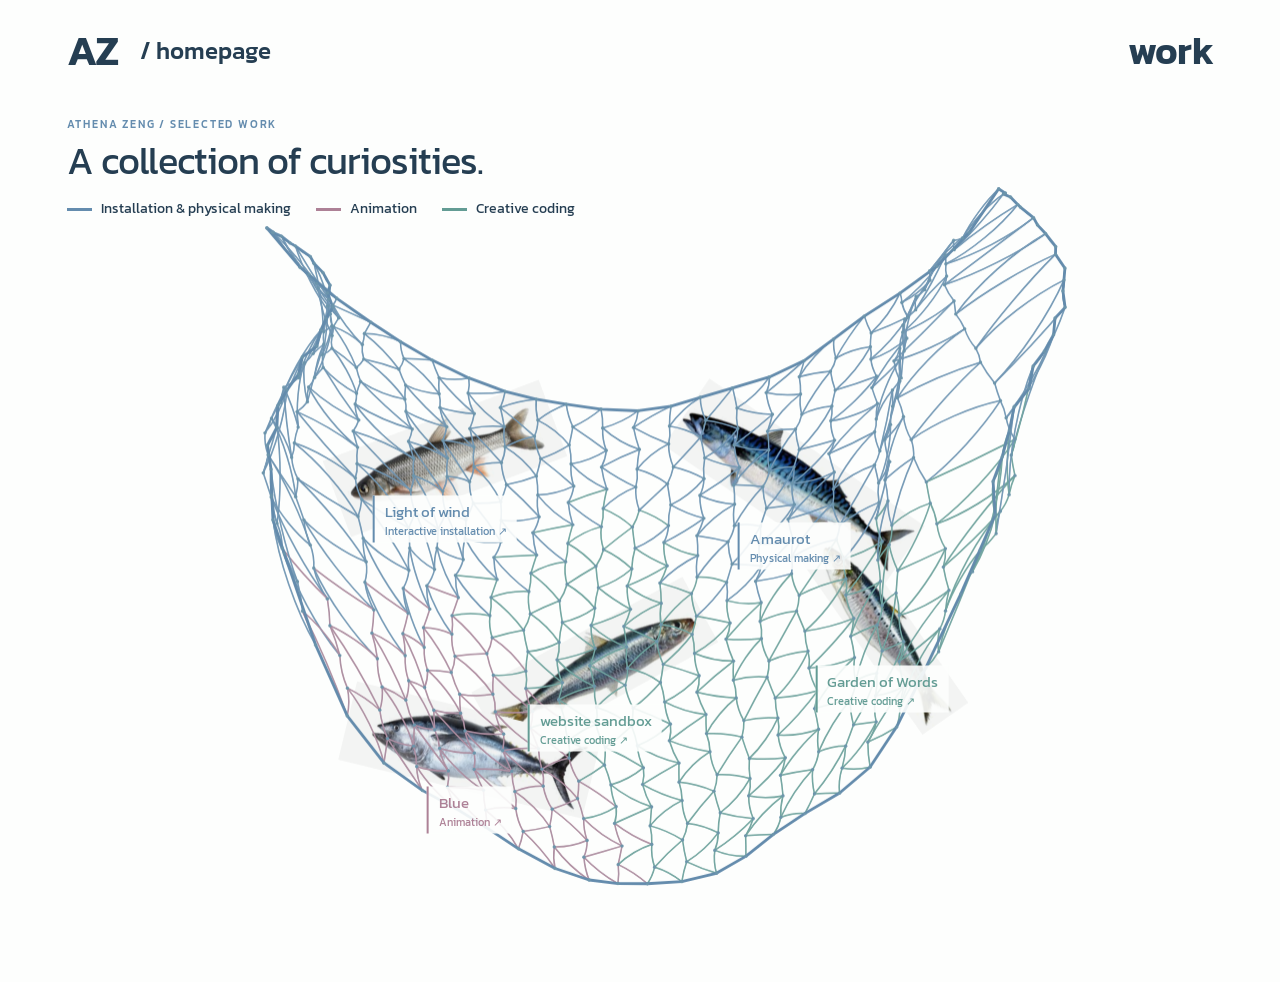
==== work/index.html @ c35355c2 "Add files via upload" ====
<!doctype html>
<html lang="en">
  <head>
    <meta charset="UTF-8" />
    <meta name="viewport" content="width=device-width,initial-scale=1" />
    <meta
      name="description"
      content="Athena Zeng's portfolio — art, games, and interactive worlds."
    />
    <title>Athena Zeng — Portfolio</title>
    <link rel="preconnect" href="https://fonts.googleapis.com" />
    <link rel="preconnect" href="https://fonts.gstatic.com" crossorigin />
    <link
      href="https://fonts.googleapis.com/css2?family=Kanit:wght@300;400;500;600&display=swap"
      rel="stylesheet"
    />
    <link rel="stylesheet" href="/assets/css/styles.css" />
    <link rel="stylesheet" href="/assets/css/custom.css" />
  </head>
  <body data-view="work">
    <header>
      <a class="home" href="/" aria-label="Homepage">AZ<span> / homepage</span></a
      ><a class="menu" href="/work/" aria-label="Work">work</a>
    </header>
    <main class="collection">
      <div class="collection-heading">
        <div>
          <span class="eyebrow">ATHENA ZENG / SELECTED WORK</span>
          <h1>A collection of curiosities.</h1>
        </div>
      </div>
      <div class="domain-key" aria-label="Project disciplines">
        <span style="--domain: #648cae">Installation & physical making</span
        ><span style="--domain: #ad8196">Animation</span
        ><span style="--domain: #639c94">Creative coding</span>
      </div>
      <div class="collection-net">
        <canvas
          id="net"
          aria-label="Interactive fishing net with five projects. Use the labeled fish links to choose a project."
        ></canvas>
        <div id="fish-links"></div>
      </div>
    </main>
    <script src="/data/projects.js"></script>
    <script src="/assets/js/fishing-net.js"></script>
    <script src="/assets/js/portfolio.js"></script>
  </body>
</html>
---- assets/css/styles.css ----
/* 页面样式。保留响应式条件及级联顺序。常用调整建议写入 custom.css。 */
/* 页面样式。保留响应式条件及级联顺序。常用调整建议写入 custom.css。 */
:root {
  --blue: #648cae;
  --line: #88a8c2;
  --ink: #253e52;
  --muted: #647887;
}
* {
  box-sizing: border-box;
}
html {
  scroll-behavior: smooth;
  scroll-padding-top: 35px;
}
body {
  margin: 0;
  background: #fdfefd;
  color: var(--ink);
  font-family: "Kanit", Arial, sans-serif;
}
a {
  color: inherit;
  text-decoration: none;
}
button {
  font: inherit;
}
a:focus-visible,
button:focus-visible {
  outline: 3px solid #284f76;
  outline-offset: 5px;
}
header {
  display: flex;
  justify-content: space-between;
}
.home,
.menu {
  display: flex;
  align-items: center;
}
.menu > span:first-child {
  font-size: 14px;
  color: var(--muted);
}
.menu > span:last-child > span {
  margin-left: 42px;
}
.composition {
  position: relative;
  margin: 74px 3.4vw 0;
}
.panel {
  border: 1px solid var(--line);
  border-radius: 22px;
  background: #fdfefd;
}
.intro {
  position: relative;
  width: 59%;
  padding: 34px 38px 38px;
  min-height: 340px;
}
.eyebrow,
.edition {
  font-size: 11px;
  letter-spacing: 1.8px;
  font-weight: 500;
}
.eyebrow {
  color: var(--blue);
}
h1 {
  font-size: clamp(45px, 5.1vw, 76px);
  line-height: 1.1;
  margin: 32px 0 21px;
}
h1 em {
  font-style: normal;
  color: var(--blue);
}
.intro p {
  font-size: 17px;
  line-height: 1.6;
  margin: 0;
}
.quick {
  margin-top: 35px;
  width: 33%;
  padding: 29px 30px;
}
.quick > p {
  font-family: "Kanit", Arial, sans-serif;
  font-size: 25px;
  line-height: 1.35;
  margin: 23px 0 27px;
}
.quick dl {
  font-size: 13px;
  margin-bottom: 24px;
}
.quick dl > div {
  display: flex;
  justify-content: space-between;
  gap: 10px;
  padding: 9px 0;
  border-bottom: 1px solid #e5ecf1;
}
dt {
  color: var(--muted);
}
dd {
  margin: 0;
  text-align: right;
}
.quick a {
  font-size: 14px;
  display: flex;
  justify-content: space-between;
}
.net-panel {
  position: absolute;
  right: 0;
  top: 65px;
  width: 55.5%;
  height: 620px;
}
.net-top,
.net-bottom {
  position: absolute;
  left: 26px;
  right: 26px;
  display: flex;
  justify-content: space-between;
  align-items: center;
  z-index: 1;
  pointer-events: none;
}
.edition {
  font-size: 10px;
  color: var(--muted);
  letter-spacing: 1px;
}
.net-bottom {
  font-size: 12px;
  color: var(--muted);
}
.asterisk {
  color: var(--blue);
  font-size: 24px;
  vertical-align: middle;
  margin-right: 7px;
}
button {
  pointer-events: auto;
  border: 0;
  border-bottom: 1px solid var(--line);
  background: transparent;
  color: var(--ink);
  padding: 8px 0;
  cursor: pointer;
  font-size: 12px;
}
canvas {
  width: 100%;
  height: 100%;
  display: block;
  touch-action: none;
  cursor: grab;
}
canvas:active {
  cursor: grabbing;
}
.side-note {
  position: absolute;
  right: 1px;
  color: var(--muted);
  font-size: 10px;
  letter-spacing: 2px;
}
.work {
  margin: 0 3.4vw 100px;
}
.section-title {
  display: flex;
  align-items: baseline;
  justify-content: space-between;
  border-bottom: 1px solid var(--line);
  padding-bottom: 25px;
}
.section-title h2 {
  font-family: "Kanit", Arial, sans-serif;
  font-weight: 400;
  font-size: 36px;
  margin: 0;
}
.section-title > span {
  color: var(--muted);
  font-size: 14px;
}
.work-list article {
  display: flex;
  gap: 30px;
  align-items: center;
  padding: 30px 0;
  border-bottom: 1px solid #dce5ec;
}
.work-list article > span:first-child {
  color: var(--blue);
  font-size: 12px;
}
h3 {
  font-weight: 400;
  font-size: 24px;
  margin: 0 0 8px;
}
.work-list p {
  margin: 0;
  font-size: 14px;
  color: var(--muted);
}
.tag {
  margin-left: auto;
  font-size: 10px;
  letter-spacing: 1px;
  border: 1px solid #cfdee9;
  border-radius: 30px;
  padding: 9px 13px;
}
.work-note {
  font-size: 13px;
  color: var(--muted);
  margin-top: 23px;
}
footer {
  border-top: 1px solid var(--line);
  margin: 0 3.4vw;
  padding: 25px 0 32px;
  display: flex;
  justify-content: space-between;
  font-size: 12px;
  color: var(--muted);
}
@media (min-width: 1500px) {
  header,
  main,
  footer {
    max-width: 1450px;
    margin-left: auto;
    margin-right: auto;
  }
}
@media (max-width: 1000px) {
  .edition {
    display: none;
  }
  .quick {
    width: 39%;
    padding: 24px;
  }
  .intro {
    width: 65%;
  }
  .net-panel {
    width: 55%;
    height: 570px;
    top: 100px;
  }
  .net-bottom {
    left: 18px;
    right: 18px;
    flex-wrap: wrap;
    gap: 7px;
  }
  h1 {
    font-size: 53px;
  }
}
@media (max-width: 650px) {
  .home,
  .menu {
    padding: 0 15px;
  }
  .menu {
    width: 43%;
  }
  .menu > span:last-child > span {
    margin-left: 10px;
  }
  .composition {
    margin: 42px 20px 65px;
    display: flex;
    flex-direction: column;
  }
  .intro {
    width: 100%;
    min-height: 0;
    padding: 27px;
  }
  .intro h1 {
    font-size: 52px;
    letter-spacing: -2px;
    margin-top: 24px;
  }
  .intro p {
    font-size: 16px;
  }
  .net-panel {
    position: relative;
    width: 100%;
    height: 470px;
    top: auto;
    order: 2;
  }
  .quick {
    width: 100%;
    margin: 0;
    order: 3;
  }
  .quick > p {
    margin: 18px 0;
  }
  .side-note {
    display: none;
  }
  .work {
    margin: 0 20px 60px;
  }
  .section-title {
    display: block;
  }
  .section-title h2 {
    font-size: 29px;
    margin-bottom: 12px;
  }
  .work-list article {
    gap: 16px;
    flex-wrap: wrap;
  }
  .tag {
    margin-left: 30px;
  }
  .work-list h3 {
    font-size: 22px;
  }
  footer {
    margin: 0 20px;
    gap: 20px;
    flex-wrap: wrap;
  }
  footer > span:nth-child(2) {
    display: none;
  }
}
@media (prefers-reduced-motion: reduce) {
  html {
    scroll-behavior: auto;
  }
}
/* The supplied fish photograph and the mesh share one continuous surface. */
.net-top,
.net-bottom {
  background: rgba(245, 245, 245, 0.94);
  border-radius: 8px;
  padding: 5px 0;
}

/* Open suspended net: the canvas extends beyond its former frame. */
.net-panel {
  border: 0;
  background: transparent;
  overflow: visible;
  isolation: isolate;
  pointer-events: none;
}
#net {
  position: absolute;
  left: -15%;
  top: -11%;
  width: 115%;
  height: 124%;
  max-width: none;
  pointer-events: auto;
  mix-blend-mode: multiply;
}
.net-top {
  top: -25px;
  background: transparent;
}
.net-bottom {
  bottom: -50px;
  background: transparent;
}
.side-note {
  top: 770px;
}
.composition {
  min-height: 875px;
}
h1 {
  font-weight: 400;
  letter-spacing: -2px;
}
.quick > p,
.section-title h2 {
  font-weight: 300;
}
@media (max-width: 1000px) {
  .composition {
    min-height: 830px;
  }
  .side-note {
    top: 760px;
  }
}
@media (max-width: 650px) {
  .composition {
    min-height: 0;
    gap: 34px;
  }
  .net-panel {
    margin: 38px 0 70px;
  }
  #net {
    left: -5%;
    width: 110%;
    top: -10%;
    height: 120%;
  }
  .net-bottom {
    bottom: -40px;
  }
  .net-top {
    top: -30px;
  }
}
.net-enter {
  position: absolute;
  right: 20px;
  bottom: -82px;
  pointer-events: auto;
  color: var(--blue);
  border-bottom: 1px solid var(--line);
  padding: 8px 0;
  font-size: 16px;
  z-index: 3;
}
.collection-heading {
  display: flex;
  justify-content: space-between;
  align-items: end;
}
.collection-heading h1 {
  font-size: 38px;
  letter-spacing: -1px;
  margin: 12px 0;
}
.collection-heading p {
  color: var(--muted);
  font-size: 16px;
}
.domain-key {
  display: flex;
  gap: 25px;
  margin: 15px 0;
  font-size: 14px;
}
.domain-key > span:before {
  content: "";
  display: inline-block;
  width: 25px;
  height: 3px;
  background: var(--domain);
  vertical-align: middle;
  margin-right: 9px;
}
.collection-net {
  position: relative;
  width: min(1080px, 100%);
  height: min(73vw, 760px);
  min-height: 490px;
  margin: -55px auto 0;
}
.collection-net #net {
  left: 0;
  top: 0;
  width: 100%;
  height: 100%;
  position: absolute;
}
.collection-foot {
  display: flex;
  justify-content: space-between;
  align-items: center;
  font-size: 12px;
  color: var(--muted);
  padding: 10px 0 25px;
}
.fish-project-link {
  position: absolute;
  transform: translate(-50%, -50%);
  height: 65px;
  z-index: 3;
  color: var(--domain);
  text-align: center;
  pointer-events: none;
}
.fish-hit {
  display: block;
  height: 100%;
  width: 100%;
  transform: rotate(var(--fish-angle));
  pointer-events: auto;
  cursor: pointer;
  border-radius: 50%;
}
.fish-label {
  display: block;
  width: max-content;
  max-width: 220px;
  margin: 5px auto;
  background: rgba(253, 254, 253, 0.9);
  padding: 4px 10px;
  border-left: 2px solid var(--domain);
  font-size: 15px;
  pointer-events: auto;
  text-align: left;
}
.fish-label small {
  display: block;
  font-size: 11px;
}
.fish-project-link:hover .fish-label,
.fish-project-link:focus-visible .fish-label {
  background: var(--domain);
  color: white;
}
.fish-project-link:focus-visible {
  outline: 2px solid var(--domain);
}
body[data-view="detail"] {
  overflow: hidden;
}
.project-screen {
  display: grid;
  grid-template-columns: 39% 61%;
  position: relative;
  overflow: hidden;
}
.catch-rail {
  position: relative;
  padding: 14px 25px 30px 4vw;
  overflow-y: auto;
}
.back-collection {
  font-size: 14px;
  position: relative;
  z-index: 3;
}
.rail-caption {
  display: block;
  font-size: 10px;
  letter-spacing: 1.5px;
  color: var(--muted);
  margin-top: 20px;
}
#catch-list {
  flex-direction: column;
  justify-content: center;
  gap: 2px;
}
.catch-item {
  position: relative;
  display: flex;
  align-items: center;
  min-height: 65px;
  flex: 1;
  max-height: 140px;
  transition:
    opacity 0.35s,
    transform 0.35s;
}
.catch-item.selected {
  flex: 1.6;
}
.catch-item:hover {
  opacity: 0.85;
}
.fish-crop {
  display: block;
  width: 80%;
  aspect-ratio: 355 / var(--source-height);
  position: relative;
  overflow: hidden;
  mix-blend-mode: multiply;
}
.fish-crop img {
  position: absolute;
  width: calc(100% * 369 / 355);
  max-width: none;
  height: auto;
  left: calc(-100% * 7 / 355);
  top: calc(-100% * var(--source-y) / var(--source-height));
  filter: url(#fish-silhouette);
}
.selected .fish-crop img {
  filter: none;
}
.catch-name {
  position: absolute;
  left: 12px;
  bottom: 0;
  font-size: 13px;
  letter-spacing: 1px;
  background: rgba(253, 254, 253, 0.85);
  padding: 2px 8px;
}
.catch-name small {
  display: none;
  font-size: 11px;
  letter-spacing: 0;
}
.selected .catch-name {
  color: var(--project-color);
  bottom: -7px;
}
.selected .catch-name small {
  display: block;
}
.project-orbit {
  position: relative;
  overflow: hidden;
  touch-action: none;
  outline-offset: -5px;
}
.orbit-line {
  position: absolute;
  top: -30%;
  height: 165%;
  border: 2px solid var(--project-color);
  border-radius: 50%;
  pointer-events: none;
}
.project-top {
  position: absolute;
  left: 9%;
  right: 5%;
  top: 15px;
  display: flex;
  justify-content: space-between;
  color: var(--project-color);
  font-size: 12px;
  letter-spacing: 1.5px;
  z-index: 4;
}
.orbit-card {
  position: absolute;
  top: 50%;
  overflow-y: auto;
  transform: translate(calc(var(--curve) * 65px), calc(-50% + var(--offset) * 520px))
    rotate(calc(var(--offset) * 13deg));
  transform-origin: -250px center;
  opacity: 0.18;
  transition:
    transform 0.55s cubic-bezier(0.2, 0.75, 0.2, 1),
    opacity 0.45s;
  pointer-events: none;
}
.orbit-card.active {
  opacity: 1;
  pointer-events: auto;
  z-index: 2;
}
.orbit-card h1 {
  font-size: clamp(28px, 3.5vw, 52px);
  color: var(--project-color);
  letter-spacing: -1px;
}
.orbit-card p {
  font-weight: 300;
  max-width: 44ch;
}
.project-image-slot {
  height: clamp(120px, 24vh, 260px);
  border: 1px dashed var(--line);
  background: #edf2f5;
  display: flex;
  flex-direction: column;
  align-items: center;
  justify-content: center;
  gap: 7px;
  color: var(--muted);
}
.project-image-slot > span {
  font-size: 22px;
  font-weight: 300;
}
.project-image-slot > small {
  font-size: 13px;
}
.project-facts {
  margin: 25px 0;
}
.project-facts > div {
  display: flex;
  justify-content: space-between;
  padding: 15px 0;
  border-bottom: 1px solid #dce5ec;
}
.orbit-controls {
  position: absolute;
  bottom: 16px;
  right: 10%;
  display: flex;
  align-items: center;
  gap: 18px;
  z-index: 5;
  background: #fdfefd;
  padding: 5px;
}
.orbit-controls button {
  font-size: 22px;
  padding: 4px 12px;
}
.orbit-controls button:disabled {
  opacity: 0.25;
  cursor: default;
}
.orbit-controls > span:last-child {
  margin-left: auto;
  color: var(--muted);
  font-size: 12px;
}
#section-count {
  font-size: 14px;
  color: var(--project-color);
}
@media (max-width: 650px) {
  .collection-heading {
    display: block;
  }
  .collection-heading h1 {
    font-size: 29px;
  }
  .domain-key {
    flex-wrap: wrap;
    font-size: 12px;
  }
  .collection-net {
    margin: -20px auto 0;
    min-height: 490px;
    width: 100%;
  }
  .fish-label {
    font-size: 12px;
    max-width: 130px;
  }
  .collection-foot > span:last-child {
    display: none;
  }
  .project-screen {
    grid-template-columns: 29% 71%;
  }
  .catch-rail {
    padding: 10px 6px;
  }
  .back-collection {
    font-size: 11px;
  }
  .rail-caption {
    display: none;
  }
  #catch-list {
    min-height: 420px;
  }
  .fish-crop {
    width: 100%;
    transform: rotate(-55deg) scale(1.25);
    overflow: hidden;
  }
  .catch-name {
    left: 0;
    font-size: 10px;
    bottom: 9px;
    padding: 2px;
  }
  .catch-name small {
    display: none !important;
  }
  .selected .catch-name {
    bottom: 0;
  }
  .project-top {
    font-size: 9px;
    letter-spacing: 0.6px;
    left: 7%;
    right: 5%;
  }
  .orbit-card {
    transform: translate(calc(var(--curve) * 35px), calc(-50% + var(--offset) * 500px))
      rotate(calc(var(--offset) * 12deg));
  }
  .orbit-controls {
    right: 3%;
    gap: 7px;
  }
  .orbit-controls > span:last-child {
    font-size: 10px;
  }
  .project-image-slot > small {
    font-size: 11px;
    text-align: center;
  }
  .project-facts {
    font-size: 13px;
  }
  .net-enter {
    bottom: -75px;
  }
}
@media (prefers-reduced-motion: reduce) {
  .orbit-card,
  .catch-item {
    transition: none;
  }
}
/* A curved school of fish, all facing the information on the right. */
.catch-rail {
  border-right: 0;
  padding-right: 0;
}
#catch-list {
  position: absolute;
  inset: 55px 0 45px;
  height: auto;
  min-height: 0;
  display: block;
}
.catch-item,
.catch-item.selected {
  position: absolute;
  left: calc(4% - var(--catch-curve) * 3%);
  top: calc(50% + var(--catch-offset) * 19%);
  width: 94%;
  height: 100px;
  min-height: 0;
  max-height: none;
  display: flex;
  transform: translateY(-50%) scale(0.7);
  transform-origin: right center;
  opacity: 0.34;
}
.catch-item.selected {
  z-index: 2;
}
.catch-item .fish-crop {
  width: 93%;
  transform: scaleX(var(--fish-facing));
  flex-shrink: 0;
}
.catch-item.selected .catch-name {
  bottom: -24px;
  font-size: 16px;
  left: 13%;
}
.catch-item.selected .catch-name small {
  font-size: 12px;
}
.catch-item:focus-visible {
  opacity: 1;
  outline: 2px solid var(--project-color);
  outline-offset: 8px;
}
.rail-caption {
  position: absolute;
  bottom: 14px;
  left: 4vw;
}
/* The card is a curved, tapered quadrilateral rather than a rounded rectangle. */
.orbit-card {
  left: 3%;
  width: 94%;
  max-height: none;
  background: transparent;
  border: 0;
  border-radius: 0;
  padding: 0;
  overflow: visible;
}
.card-shape {
  position: absolute;
  inset: 0;
  width: 100%;
  height: 100%;
  overflow: visible;
  pointer-events: none;
}
.card-shape path {
  vector-effect: non-scaling-stroke;
}
.card-content {
  position: absolute;
  overflow-y: auto;
  overscroll-behavior: contain;
  padding: 4px 8px 8px 0;
}
.orbit-card h1 {
  margin: 8px 0 16px;
}
.orbit-card p {
  font-size: 16px;
  line-height: 1.55;
  margin: 14px 0 0;
}
.orbit-card .project-image-slot {
  height: clamp(105px, 20vh, 190px);
}
.orbit-controls {
  left: 20%;
}
.orbit-line {
  left: -44%;
  width: 112%;
}
@media (max-width: 650px) {
  #catch-list {
    inset: 45px 0 40px;
  }
  .catch-item,
  .catch-item.selected {
    height: 70px;
    left: calc(1% - var(--catch-curve) * 2%);
    width: 98%;
  }
  .catch-item .fish-crop {
    transform: scaleX(var(--fish-facing));
    width: 100%;
  }
  .catch-item.selected .catch-name {
    left: 3%;
    bottom: -12px;
    font-size: 11px;
  }
  .orbit-card {
    left: 0;
    width: 99%;
    padding: 0;
  }
  .card-content {
    padding-right: 3px;
  }
  .orbit-card h1 {
    font-size: 26px;
  }
  .orbit-card p {
    font-size: 14px;
  }
  .orbit-card .project-image-slot {
    height: 140px;
  }
  .project-image-slot > span {
    font-size: 18px;
  }
  .orbit-controls {
    left: 10%;
  }
}
@media (max-height: 600px) {
  .card-content {
    top: 15%;
    bottom: 13%;
  }
  .catch-item,
  .catch-item.selected {
    height: 65px;
  }
  .catch-item.selected .catch-name {
    bottom: -12px;
  }
  .orbit-card .project-image-slot {
    height: 105px;
  }
}
/* Keep the photograph's color, with the light source background masked out. */
.catch-item.selected .fish-crop img {
  filter: url(#fish-cutout);
}
.catch-item.selected .fish-crop {
  mix-blend-mode: normal;
}
.catch-name {
  display: none !important;
}
.card-shape path {
  stroke-linejoin: round;
  stroke-linecap: round;
}
@media (max-width: 650px) {
}
/* Recess the inactive catches; project the selected catch toward the content. */
.catch-item {
  left: calc(-12% - var(--catch-curve) * 2%);
  transform: translateY(-50%) scale(0.62);
  transform-origin: left center;
  opacity: 0.4;
}
.catch-item.selected {
  left: 10%;
  width: 100%;
  transform: translateY(-50%) scale(1.24);
  transform-origin: right center;
  opacity: 1;
}
.catch-item .catch-name {
  display: block !important;
  left: 10%;
  bottom: -13px;
  background: transparent;
  color: var(--blue);
  font-size: 14px;
}
.catch-item .catch-name small {
  display: none !important;
}
.catch-rail {
  overflow: visible;
  z-index: 3;
  pointer-events: none;
}
.catch-rail a {
  pointer-events: auto;
}
.catch-item.selected .fish-crop {
  overflow: hidden;
}
.project-orbit {
  isolation: isolate;
}
.project-orbit::before {
  content: "";
  position: absolute;
  inset: 12% 4% 13% 0;
  background:
    radial-gradient(ellipse at 70% 22%, rgba(134, 223, 210, 0.25), transparent 57%),
    radial-gradient(ellipse at 30% 76%, rgba(142, 203, 222, 0.2), transparent 54%);
  pointer-events: none;
  z-index: -1;
}
.card-frost {
  position: absolute;
  inset: 0;
  clip-path: polygon(
    14.5% 11.7%,
    28% 8.3%,
    48% 5.8%,
    70% 4.8%,
    91% 5.1%,
    94.2% 9.1%,
    96% 25%,
    97% 50%,
    96% 75%,
    94.2% 90.9%,
    91% 94.9%,
    70% 95.2%,
    48% 94.2%,
    28% 91.7%,
    14.5% 88.3%,
    12.5% 83.6%,
    14% 67%,
    14.4% 50%,
    14% 33%,
    12.5% 16.4%
  );
  backdrop-filter: blur(18px) saturate(135%);
  -webkit-backdrop-filter: blur(18px) saturate(135%);
  background: linear-gradient(130deg, rgba(228, 255, 250, 0.18), rgba(138, 210, 214, 0.12));
  pointer-events: none;
}
.card-shape path {
  stroke-width: 1.25;
}
.card-content .project-image-slot {
  border-color: rgba(97, 168, 172, 0.45);
}
.orbit-card .eyebrow {
  color: #5a9695;
}
@media (max-width: 650px) {
  .catch-item {
    left: calc(-8% - var(--catch-curve) * 2%);
    transform: translateY(-50%) scale(0.67);
  }
  .catch-item.selected {
    left: 6%;
    width: 100%;
    transform: translateY(-50%) scale(1.16);
  }
  .catch-item .catch-name {
    font-size: 11px;
    left: 6%;
    bottom: -5px;
  }
  .catch-item.selected .catch-name {
    display: none !important;
  }
}
/* Labels follow the mouth, rather than the lower edge of the fish. */
.catch-item:not(.selected) .catch-name {
  left: 96%;
  top: 50%;
  bottom: auto;
  transform: translateY(-50%);
  width: max-content;
  white-space: nowrap;
  font-size: 17px;
  line-height: 1.2;
  padding: 0 0 0 8px;
  letter-spacing: 0.4px;
  background: transparent;
}
.catch-item.selected .catch-name {
  display: none !important;
}
/* Tint only the exact SVG outline. No surrounding glow or rectangular wash. */
.project-orbit::before {
  display: none;
}
.card-frost {
  display: none;
}
.card-shape {
  filter: none;
}
.card-shape path {
  fill: rgba(164, 224, 214, 0.2);
  stroke: rgba(100, 168, 171, 0.7);
}
.card-content .project-image-slot {
  background: rgba(226, 248, 244, 0.2);
}
@media (max-width: 650px) {
  .catch-item:not(.selected) .catch-name {
    left: 94%;
    font-size: 13px;
    padding-left: 3px;
    letter-spacing: 0;
  }
}
/* A consistent image stage preserves both portrait and landscape compositions. */
.project-photo {
  margin: 0;
  width: 100%;
}
.project-photo img {
  display: block;
  width: 100%;
  height: clamp(140px, 25vh, 240px);
  object-fit: contain;
  object-position: center;
  background: rgba(236, 250, 247, 0.16);
  border-radius: 5px;
}
.project-photo figcaption {
  font-size: 12px;
  line-height: 1.4;
  color: var(--muted);
  margin-top: 8px;
}
.card-content:has(.project-photo) > p:empty {
  display: none;
}
@media (max-width: 650px) {
  .project-photo img {
    height: clamp(145px, 25vh, 215px);
  }
  .project-photo figcaption {
    font-size: 11px;
  }
}
/* One shared alignment for navigation and the collection introduction. */
header {
  width: auto;
  max-width: none;
  margin: 28px 5.2vw;
}
.home,
.menu {
  border: 0;
  border-radius: 0;
  background: none;
  padding: 0;
  min-height: 64px;
  font-weight: 600;
}
.home {
  font-size: 42px;
  letter-spacing: -1.5px;
}
.home span {
  font-size: 24px;
  font-weight: 500;
  letter-spacing: 0;
  margin-left: 22px;
}
.menu {
  width: auto;
  gap: 28px;
  font-size: 38px;
  justify-content: flex-end;
  letter-spacing: -0.5px;
}
.menu > span,
.menu > span:first-child {
  font-size: 38px;
  font-weight: 600;
  color: inherit;
}
.home:hover,
.menu:hover {
  color: var(--blue);
}
.collection {
  margin: 45px 5.2vw 0;
  padding-bottom: 35px;
}
.collection-heading h1 {
  margin-left: 0;
}
.domain-key {
  margin-left: 0;
}
@media (max-width: 650px) {
  header {
    margin: 20px;
  }
  .home,
  .menu {
    min-height: 48px;
  }
  .home {
    font-size: 31px;
  }
  .home span {
    font-size: 16px;
    margin-left: 10px;
  }
  .menu {
    font-size: 28px;
    gap: 12px;
  }
  .menu > span,
  .menu > span:first-child {
    font-size: 28px;
  }
  .collection {
    margin: 35px 20px 0;
  }
}
/* Image-led project cards with an unobtrusive continuous orbit. */
.orbit-line {
  opacity: 0.15;
  border-width: 1px;
}
.project-screen {
  height: calc(100dvh - 115px);
}
.orbit-card {
  height: calc(100dvh - 180px);
  min-height: 300px;
}
.card-content {
  left: 18%;
  right: 8%;
  top: 12%;
  bottom: 12%;
  scrollbar-width: none;
}
.card-content::-webkit-scrollbar {
  display: none;
}
.image-card .card-content {
  display: flex;
  flex-direction: column;
  gap: 8px;
  overflow: hidden;
}
.image-card .card-content > .eyebrow {
  font-size: 11px;
  flex: none;
}
.image-card h1 {
  font-size: clamp(23px, 2.3vw, 34px);
  margin: 0;
  line-height: 1.2;
  flex: none;
}
.image-card .project-photo {
  flex: 1;
  min-height: 0;
  display: flex;
  flex-direction: column;
  margin: 0;
}
.image-card .project-photo img {
  width: 100%;
  height: 100%;
  min-height: 0;
  flex: 1;
  object-fit: contain;
  background: transparent;
}
.image-card .project-photo figcaption {
  font-size: 11px;
  margin-top: 5px;
  flex: none;
}
.image-card .card-content > p {
  font-size: 14px;
  line-height: 1.4;
  margin: 0;
  flex: none;
}
#project-number {
  letter-spacing: 0.3px;
  font-size: 14px;
}
@media (max-width: 650px) {
  .project-screen {
    height: calc(100dvh - 90px);
  }
  .orbit-card {
    height: calc(100dvh - 145px);
    min-height: 280px;
  }
  .card-content {
    left: 18%;
    right: 8%;
    top: 13%;
    bottom: 13%;
  }
  .image-card h1 {
    font-size: 23px;
  }
  #project-number {
    font-size: 11px;
  }
  .image-card .card-content > p {
    font-size: 12px;
  }
}
@media (max-height: 600px) {
  .orbit-card {
    height: calc(100dvh - 130px);
    min-height: 210px;
  }
  .image-card h1 {
    font-size: 21px;
  }
  .image-card .card-content > p {
    display: none;
  }
}
/* Script greeting with staggered top and bottom mechanical flaps. */
.intro .flap-heading {
  font-family: "Story Script", cursive;
  font-weight: 400;
  font-size: clamp(52px, 5.5vw, 82px);
  letter-spacing: 0;
  line-height: 1.25;
  margin-top: 20px;
}
.flap-line {
  white-space: nowrap;
}
.flap-word {
  display: inline-block;
  position: relative;
  perspective: 700px;
  vertical-align: baseline;
  white-space: pre;
}
.flap-space {
  visibility: hidden;
}
.flap-half {
  position: absolute;
  inset: 0;
  backface-visibility: hidden;
  transform-origin: center 50%;
  white-space: pre;
}
.flap-top {
  clip-path: inset(0 -15% 50% -15%);
}
.flap-bottom {
  clip-path: inset(50% -15% 0 -15%);
}
.flapping .flap-top {
  animation: flapUpper 0.58s cubic-bezier(0.2, 0.65, 0.3, 1) both;
  animation-delay: var(--delay);
}
.flapping .flap-bottom {
  animation: flapLower 0.68s cubic-bezier(0.2, 0.65, 0.3, 1) both;
  animation-delay: calc(var(--delay) + 110ms);
}
@keyframes flapUpper {
  0% {
    transform: rotateX(90deg);
    opacity: 0;
  }
  30% {
    opacity: 1;
  }
  100% {
    transform: rotateX(0);
    opacity: 1;
  }
}
@keyframes flapLower {
  0% {
    transform: rotateX(-90deg);
    opacity: 0;
  }
  25% {
    opacity: 1;
  }
  78% {
    transform: rotateX(9deg);
  }
  100% {
    transform: rotateX(0);
    opacity: 1;
  }
}
body[data-view="home"] .net-enter {
  top: -38px;
  right: 10px;
  bottom: auto;
  font-size: 15px;
  border: 0;
  padding: 8px 0;
  z-index: 4;
}
@media (max-width: 1000px) {
  .intro .flap-heading {
    font-size: 57px;
  }
}
@media (max-width: 650px) {
  .intro .flap-heading {
    font-size: clamp(43px, 9vw, 57px);
  }
  body[data-view="home"] .net-enter {
    top: -30px;
    right: 0;
  }
}
@media (prefers-reduced-motion: reduce) {
  .flapping .flap-half {
    animation: none;
  }
}
/* Stable two-line script layout during the character-decoding reveal. */
.intro .decrypt-heading {
  font-family: "Story Script", cursive;
  font-weight: 400;
  font-size: clamp(45px, 4.3vw, 66px);
  line-height: 1.15;
  letter-spacing: 0;
  margin: 18px 0 52px;
}
.decrypt-line {
  display: inline-block;
  white-space: nowrap;
  min-height: 1.15em;
}
.intro .decrypt-name {
  font-size: 1.34em;
  font-style: normal;
  color: var(--blue);
  margin-top: 10px;
}
.net-hint {
  position: absolute;
  top: -42px;
  right: 10px;
  margin: 0;
  z-index: 4;
  font-size: 14px;
  line-height: 1.5;
  color: var(--muted);
  pointer-events: none;
  white-space: nowrap;
}
.net-hint .asterisk {
  font-size: 26px;
  vertical-align: middle;
  margin-right: 8px;
}
@media (max-width: 1000px) {
  .intro .decrypt-heading {
    font-size: 43px;
    margin-bottom: 48px;
  }
}
@media (max-width: 650px) {
  .intro .decrypt-heading {
    font-size: clamp(31px, 7vw, 43px);
    margin-bottom: 42px;
  }
  .intro .decrypt-name {
    font-size: 1.27em;
  }
  .net-hint {
    top: -33px;
    right: 0;
    font-size: 12px;
  }
  .net-hint .asterisk {
    font-size: 22px;
  }
}
/* Two fixed-height, viewport-sized compositions. */
body[data-view="home"],
body[data-view="work"] {
  height: 100dvh;
  overflow: hidden;
}
body[data-view="home"] header,
body[data-view="work"] header {
  height: 64px;
  margin: 18px 5.2vw;
}
body[data-view="home"] main {
  height: calc(100dvh - 100px);
}
body[data-view="home"] .composition {
  height: 100%;
  min-height: 0;
  margin: 0 5.2vw;
  position: relative;
}
body[data-view="home"] .intro {
  position: absolute;
  left: 0;
  top: 4%;
  width: 50%;
  min-height: 0;
  padding: 25px 30px 30px;
}
body[data-view="home"] .intro .decrypt-heading {
  font-size: clamp(35px, 4vw, 62px);
  margin: 5px 0 35px;
}
body[data-view="home"] .intro p {
  font-size: 16px;
  line-height: 1.5;
}
body[data-view="home"] .quick {
  position: absolute;
  left: 0;
  margin: 0;
}
body[data-view="home"] .quick > p {
  font-size: 23px;
  margin: 14px 0;
}
body[data-view="home"] .quick dl {
  margin: 12px 0 15px;
}
body[data-view="home"] .net-panel {
  margin: 0;
}
body[data-view="home"] .net-hint {
  line-height: 1.5;
  margin: 0;
  font-size: 13px;
  background: var(--page-background, #fdfefd);
  padding: 0 6px;
}
body[data-view="work"] .collection {
  height: calc(100dvh - 100px);
  margin: 0 5.2vw;
  padding: 10px 0 0;
  display: flex;
  flex-direction: column;
  min-height: 0;
}
body[data-view="work"] .collection-heading {
  flex: none;
}
body[data-view="work"] .collection-heading h1 {
  font-size: clamp(26px, 3vw, 40px);
  margin: 6px 0 8px;
}
body[data-view="work"] .domain-key {
  flex: none;
  margin: 8px 0 0;
  position: relative;
  z-index: 4;
}
body[data-view="work"] .collection-net {
  flex: 1;
  width: 100%;
  min-height: 0;
  height: auto;
  margin: 0 auto;
  position: relative;
}
body[data-view="work"] .collection-net #net {
  left: -6%;
  top: -21%;
  width: 112%;
  height: 129%;
}
body[data-view="work"] #fish-links {
  position: absolute;
  left: -6%;
  top: -21%;
  width: 112%;
  height: 129%;
  pointer-events: none;
}
@media (max-height: 780px) and (min-width: 651px) {
  body[data-view="home"] .intro {
    padding: 20px 25px;
  }
  body[data-view="home"] .intro .decrypt-heading {
    font-size: clamp(33px, 3.6vw, 51px);
    margin-bottom: 22px;
  }
  body[data-view="home"] .quick > p {
    font-size: 19px;
    margin: 9px 0;
  }
  body[data-view="home"] .quick dl {
    margin: 8px 0;
  }
  body[data-view="home"] .quick dl > div {
    padding: 5px 0;
  }
  body[data-view="home"] .intro p {
    font-size: 14px;
  }
}
@media (max-width: 650px) {
  body[data-view="home"] header,
  body[data-view="work"] header {
    height: 48px;
    margin: 12px 20px;
  }
  body[data-view="home"] main,
  body[data-view="work"] .collection {
    height: calc(100dvh - 72px);
  }
  body[data-view="home"] .composition {
    margin: 0 20px;
    display: block;
  }
  body[data-view="home"] .intro {
    top: 2%;
    width: 100%;
    padding: 13px 18px;
  }
  body[data-view="home"] .intro .decrypt-heading {
    font-size: clamp(27px, 6vw, 37px);
    margin: 0 0 15px;
    line-height: 1.05;
  }
  body[data-view="home"] .intro .decrypt-name {
    margin-top: 5px;
  }
  body[data-view="home"] .intro p {
    font-size: 12px;
    line-height: 1.35;
  }
  body[data-view="home"] .quick {
    display: none;
  }
  body[data-view="home"] .net-panel {
    margin: 0;
  }
  body[data-view="home"] .net-hint {
    font-size: 11px;
  }
  body[data-view="work"] .collection {
    margin: 0 20px;
    padding-top: 12px;
  }
  body[data-view="work"] .collection-heading h1 {
    font-size: 26px;
  }
  .domain-key {
    gap: 8px;
  }
  body[data-view="work"] .domain-key {
    font-size: 10px;
    gap: 8px;
  }
  body[data-view="work"] .fish-label {
    font-size: 11px;
    max-width: 115px;
  }
  .fish-label small {
    font-size: 9px;
  }
}
/* Separate the home hint from the larger, lower hanging net. */
body[data-view="home"] .net-panel {
  width: 69%;
}
body[data-view="home"] #net {
  left: -4%;
  width: 110%;
}
body[data-view="home"] .net-hint {
  transform: translateY(-50%);
  z-index: 5;
}
/* Collection mesh uses a uniform internal scale instead of stretching to its box. */
body[data-view="work"] .collection-net #net,
body[data-view="work"] #fish-links {
  left: -8%;
  top: -15%;
  width: 116%;
  height: 127%;
}
@media (max-height: 780px) and (min-width: 651px) {
}
@media (max-width: 650px) {
  body[data-view="home"] .net-panel {
    width: 114%;
  }
  body[data-view="home"] #net {
    left: -3%;
    width: 106%;
  }
  body[data-view="home"] .net-hint {
    right: 9%;
    transform: none;
  }
  body[data-view="work"] .collection-net #net,
  body[data-view="work"] #fish-links {
    left: -14%;
    top: -8%;
    width: 128%;
    height: 114%;
  }
}
/* Raise the hanging net to keep its hem and silhouette in view. */
body[data-view="home"] .net-panel {
  top: 5%;
  height: 93%;
  right: -5%;
}
body[data-view="home"] #net {
  top: -7%;
  height: 111%;
}
body[data-view="home"] .net-hint {
  top: -1%;
  right: 9%;
}
body[data-view="home"] .intro .decrypt-name {
  font-size: 100px;
}
body[data-view="home"] .intro .sea-quote {
  font-size: 15px;
  font-weight: 300;
  line-height: 1.55;
}
body[data-view="home"] .quick {
  width: 34%;
  padding: 22px 25px;
  bottom: 20%;
}
body[data-view="home"] .quick .about-copy {
  font-family: "Kanit", sans-serif;
  font-size: 16px;
  line-height: 1.6;
  font-weight: 300;
  margin: 15px 0 0;
}
@media (max-height: 780px) and (min-width: 651px) {
  body[data-view="home"] .quick {
    bottom: 5%;
    padding: 16px 22px;
  }
  body[data-view="home"] .quick .about-copy {
    font-size: 14px;
    line-height: 1.45;
    margin-top: 10px;
  }
}
@media (max-width: 650px) {
  body[data-view="home"] .intro .decrypt-name {
    font-size: 1.4em;
  }
  body[data-view="home"] .intro .sea-quote {
    font-size: 13px;
  }
  body[data-view="home"] .net-panel {
    top: 37%;
    height: 62%;
    right: -5%;
  }
  body[data-view="home"] .net-hint {
    top: -18px;
  }
  body[data-view="home"] #net {
    top: -8%;
    height: 110%;
  }
}
---- assets/css/custom.css ----
/* 中文提示：此文件最后加载，适合写你自己的样式，避免在主样式中寻找重复规则。 */
/* 下面都是示例，取消注释后才生效。每次只改一项，再刷新浏览器检查。 */

/* 首页姓名大小：
body[data-view="home"] .intro .decrypt-name {
  font-size: 1.46em;
}
*/

/* 首页渔网位置与大小（top 越小越靠上，right 越小越靠右）：
body[data-view="home"] .net-panel {
  top: 5%;
  right: -5%;
  width: 69%;
  height: 93%;
}
*/

/* 详情卡片的薄荷色及透明度（最后一个数字是 0 至 1 的不透明度）：
.card-shape path {
  fill: rgba(164, 224, 214, 0.23);
}
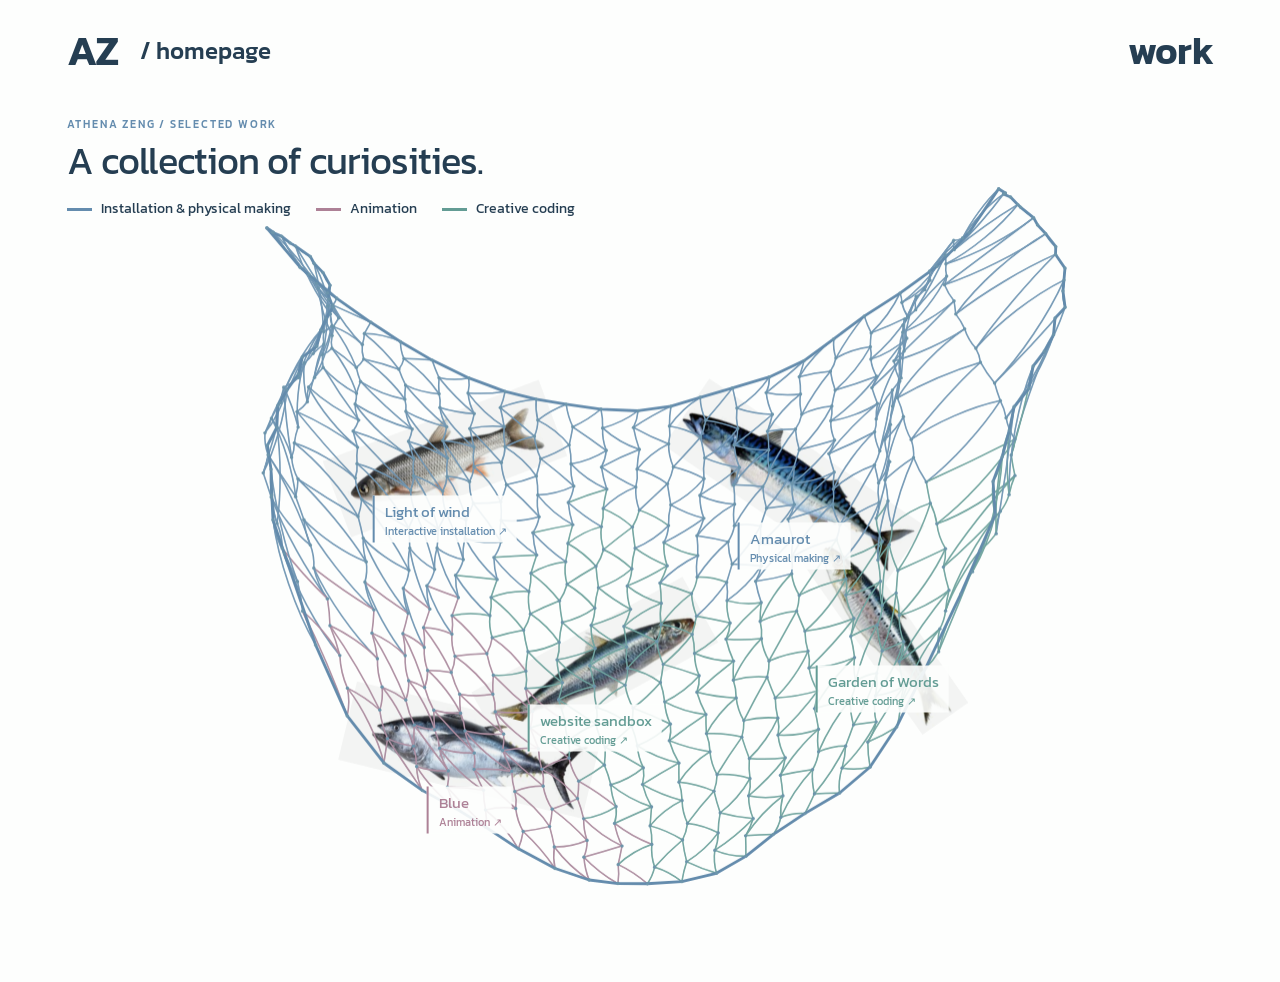
==== commit f61532ee: "Add files via upload" ====
--- a/work/index.html
+++ b/work/index.html
@@ -14,13 +14,13 @@
       href="https://fonts.googleapis.com/css2?family=Kanit:wght@300;400;500;600&display=swap"
       rel="stylesheet"
     />
-    <link rel="stylesheet" href="/assets/css/styles.css" />
-    <link rel="stylesheet" href="/assets/css/custom.css" />
+    <link rel="stylesheet" href="../assets/css/styles.css" />
+    <link rel="stylesheet" href="../assets/css/custom.css" />
   </head>
   <body data-view="work">
     <header>
-      <a class="home" href="/" aria-label="Homepage">AZ<span> / homepage</span></a
-      ><a class="menu" href="/work/" aria-label="Work">work</a>
+      <a class="home" href=".././" aria-label="Homepage">AZ<span> / homepage</span></a
+      ><a class="menu" href="../work/" aria-label="Work">work</a>
     </header>
     <main class="collection">
       <div class="collection-heading">
@@ -42,8 +42,9 @@
         <div id="fish-links"></div>
       </div>
     </main>
-    <script src="/data/projects.js"></script>
-    <script src="/assets/js/fishing-net.js"></script>
-    <script src="/assets/js/portfolio.js"></script>
+    <script src="../assets/js/site-paths.js"></script>
+<script src="../data/projects.js"></script>
+    <script src="../assets/js/fishing-net.js"></script>
+    <script src="../assets/js/portfolio.js"></script>
   </body>
 </html>
--- a/assets/css/styles.css
+++ b/assets/css/styles.css
@@ -98,7 +98,7 @@
 }
 .quick dl {
   font-size: 13px;
-  margin-bottom: 24px;
+  margin-bottom: 27px;
 }
 .quick dl > div {
   display: flex;
@@ -1133,7 +1133,7 @@
   filter: none;
 }
 .card-shape path {
-  fill: rgba(164, 224, 214, 0.2);
+  fill: rgba(164, 224, 214, 0.23);
   stroke: rgba(100, 168, 171, 0.7);
 }
 .card-content .project-image-slot {
@@ -1763,17 +1763,18 @@
   right: 9%;
 }
 body[data-view="home"] .intro .decrypt-name {
-  font-size: 100px;
+  font-size: 1.46em;
 }
 body[data-view="home"] .intro .sea-quote {
-  font-size: 15px;
+  font-size: 17px;
   font-weight: 300;
   line-height: 1.55;
+  max-width: 33ch;
 }
 body[data-view="home"] .quick {
   width: 34%;
   padding: 22px 25px;
-  bottom: 20%;
+  bottom: 7%;
 }
 body[data-view="home"] .quick .about-copy {
   font-family: "Kanit", sans-serif;
--- a/assets/css/custom.css
+++ b/assets/css/custom.css
@@ -20,4 +20,4 @@
 .card-shape path {
   fill: rgba(164, 224, 214, 0.23);
 }
-
+*/
